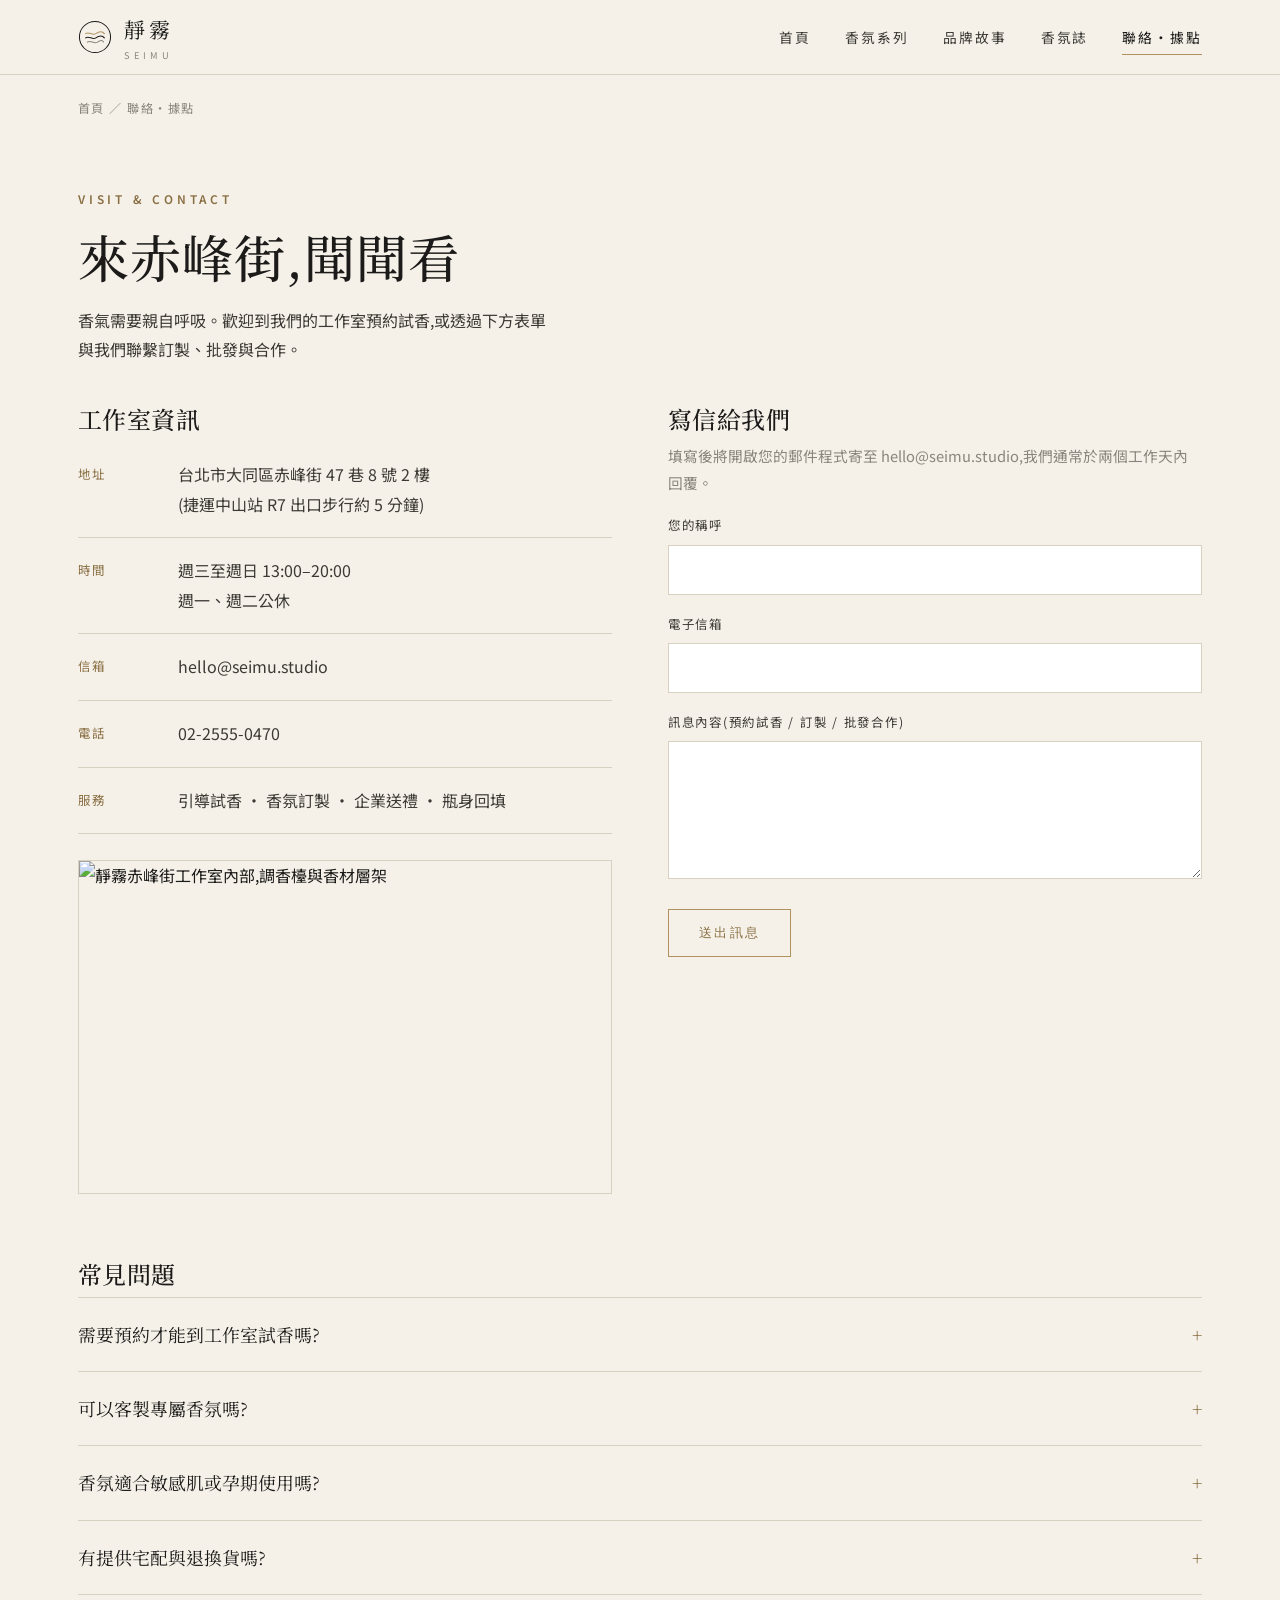
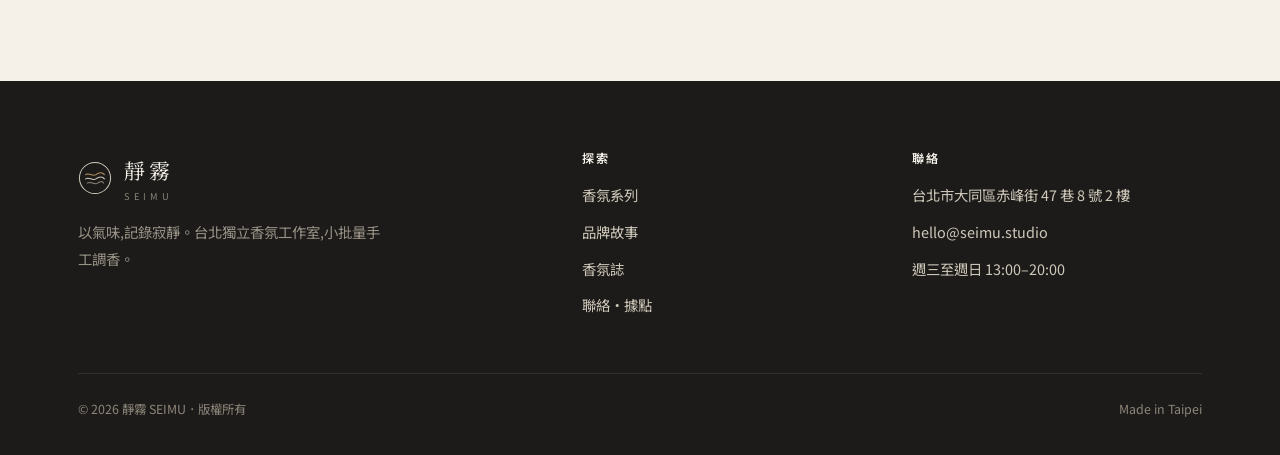
==== contact.html @ 207d5b89 "靜霧 SEIMU — initial site (preview)" ====
<!DOCTYPE html>
<html lang="zh-Hant">
<head>
<meta charset="UTF-8">
<meta name="viewport" content="width=device-width, initial-scale=1">
<title>聯絡・據點｜赤峰街工作室・預約試香 - 靜霧 SEIMU</title>
<meta name="description" content="到台北赤峰街的靜霧 SEIMU 工作室預約試香,或來信諮詢香氛訂製與批發。營業時間週三至週日 13:00–20:00,內附地址、交通與常見問題。">
<meta name="keywords" content="預約試香,香氛工作室地址,赤峰街,聯絡靜霧,香氛訂製,香水批發,台北香氛據點,營業時間">
<link rel="canonical" href="https://izzo24.github.io/seimu-fragrance/contact.html">
<meta name="robots" content="index,follow">
<meta property="og:type" content="website">
<meta property="og:site_name" content="靜霧 SEIMU">
<meta property="og:title" content="聯絡・據點｜赤峰街工作室・預約試香 - 靜霧 SEIMU">
<meta property="og:description" content="到赤峰街工作室預約試香,或來信諮詢香氛訂製。">
<meta property="og:url" content="https://izzo24.github.io/seimu-fragrance/contact.html">
<meta property="og:image" content="https://izzo24.github.io/seimu-fragrance/images/atelier.webp">
<meta property="og:locale" content="zh_TW">
<meta name="twitter:card" content="summary_large_image">
<link rel="icon" href="./favicon.svg" type="image/svg+xml">
<link rel="preconnect" href="https://fonts.googleapis.com">
<link rel="preconnect" href="https://fonts.gstatic.com" crossorigin>
<link href="https://fonts.googleapis.com/css2?family=Noto+Sans+TC:wght@300;400;500;600&family=Noto+Serif+TC:wght@400;500;600&display=swap" rel="stylesheet">
<link rel="stylesheet" href="./assets/style.css">
<script type="application/ld+json">
{"@context":"https://schema.org","@type":"BreadcrumbList","itemListElement":[{"@type":"ListItem","position":1,"name":"首頁","item":"https://izzo24.github.io/seimu-fragrance/"},{"@type":"ListItem","position":2,"name":"聯絡・據點","item":"https://izzo24.github.io/seimu-fragrance/contact.html"}]}
</script>
<script type="application/ld+json">
{"@context":"https://schema.org","@type":"LocalBusiness","name":"靜霧 SEIMU 香氛工作室","image":"https://izzo24.github.io/seimu-fragrance/images/atelier.webp","url":"https://izzo24.github.io/seimu-fragrance/contact.html","email":"hello@seimu.studio","telephone":"+886-2-2555-0470","priceRange":"$$","address":{"@type":"PostalAddress","streetAddress":"大同區赤峰街 47 巷 8 號 2 樓","addressLocality":"台北市","postalCode":"103","addressCountry":"TW"},"geo":{"@type":"GeoCoordinates","latitude":25.0556,"longitude":121.5205},"openingHoursSpecification":[{"@type":"OpeningHoursSpecification","dayOfWeek":["Wednesday","Thursday","Friday","Saturday","Sunday"],"opens":"13:00","closes":"20:00"}]}
</script>
<script type="application/ld+json">
{"@context":"https://schema.org","@type":"FAQPage","mainEntity":[
{"@type":"Question","name":"需要預約才能到工作室試香嗎?","acceptedAnswer":{"@type":"Answer","text":"平日建議事先來信預約,以便調香師為您安排完整的引導試香。週末若有空位也歡迎現場參觀。"}},
{"@type":"Question","name":"可以客製專屬香氛嗎?","acceptedAnswer":{"@type":"Answer","text":"提供一對一訂製服務,從氣味描述、配方試驗到裝瓶,約需四到六週,歡迎來信洽詢。"}},
{"@type":"Question","name":"香氛適合敏感肌或孕期使用嗎?","acceptedAnswer":{"@type":"Answer","text":"我們公開主要香調與成分。孕期或敏感肌建議先索取試香片,並諮詢醫師後再使用。"}}
]}
</script>
</head>
<body>
<header class="site-header">
  <div class="wrap nav">
    <a class="brand" href="./index.html" aria-label="靜霧 SEIMU 首頁">
      <svg viewBox="0 0 40 40" fill="none" aria-hidden="true" focusable="false"><circle cx="20" cy="20" r="18.3" stroke="#1c1b19" stroke-width="1.2"/><path d="M9 16 C13 13,17 19,21 16 S29 13,31 16" stroke="#b1925f" stroke-width="1.3" stroke-linecap="round"/><path d="M9 21 C13 18,17 24,21 21 S29 18,31 21" stroke="#1c1b19" stroke-width="1.3" stroke-linecap="round"/><path d="M11 26 C15 23,19 29,23 26 S29 24,30 26" stroke="#8a857c" stroke-width="1.2" stroke-linecap="round"/></svg>
      <span class="bn">靜霧<small>SEIMU</small></span>
    </a>
    <nav aria-label="主選單">
      <button class="nav-toggle" aria-label="開啟選單" aria-expanded="false" aria-controls="menu"><span></span><span></span><span></span></button>
      <ul class="menu" id="menu">
        <li><a href="./index.html">首頁</a></li>
        <li><a href="./shop.html">香氛系列</a></li>
        <li><a href="./story.html">品牌故事</a></li>
        <li><a href="./journal.html">香氛誌</a></li>
        <li><a href="./contact.html" aria-current="page">聯絡・據點</a></li>
      </ul>
    </nav>
  </div>
</header>

<main>
  <div class="wrap">
    <nav class="crumb" aria-label="麵包屑"><a href="./index.html">首頁</a> ／ 聯絡・據點</nav>
  </div>
  <section class="banner">
    <div class="wrap">
      <span class="eyebrow">Visit & Contact</span>
      <h1>來赤峰街,聞聞看</h1>
      <p>香氣需要親自呼吸。歡迎到我們的工作室預約試香,或透過下方表單與我們聯繫訂製、批發與合作。</p>
    </div>
  </section>

  <section style="padding-top:28px">
    <div class="wrap">
      <div class="contact-grid">
        <div>
          <h2 style="font-size:1.5rem;margin-bottom:8px">工作室資訊</h2>
          <div class="info-line"><div class="k">地址</div><div class="v">台北市大同區赤峰街 47 巷 8 號 2 樓<br>(捷運中山站 R7 出口步行約 5 分鐘)</div></div>
          <div class="info-line"><div class="k">時間</div><div class="v">週三至週日 13:00–20:00<br>週一、週二公休</div></div>
          <div class="info-line"><div class="k">信箱</div><div class="v">hello@seimu.studio</div></div>
          <div class="info-line"><div class="k">電話</div><div class="v">02-2555-0470</div></div>
          <div class="info-line"><div class="k">服務</div><div class="v">引導試香 ・ 香氛訂製 ・ 企業送禮 ・ 瓶身回填</div></div>
          <div class="ph" style="margin-top:26px;aspect-ratio:16/10;overflow:hidden;border:1px solid var(--line)">
            <img src="./images/atelier.webp" alt="靜霧赤峰街工作室內部,調香檯與香材層架" width="800" height="500" style="width:100%;height:100%;object-fit:cover">
          </div>
        </div>
        <div>
          <h2 style="font-size:1.5rem;margin-bottom:8px">寫信給我們</h2>
          <p class="muted" style="font-size:.92rem">填寫後將開啟您的郵件程式寄至 hello@seimu.studio,我們通常於兩個工作天內回覆。</p>
          <form id="contact-form">
            <label for="name">您的稱呼</label>
            <input id="name" name="name" type="text" autocomplete="name" required>
            <label for="email">電子信箱</label>
            <input id="email" name="email" type="email" autocomplete="email" required>
            <label for="message">訊息內容(預約試香 / 訂製 / 批發合作)</label>
            <textarea id="message" name="message" rows="5" required></textarea>
            <p style="margin-top:22px"><button class="btn gold" type="submit">送出訊息</button></p>
            <p id="form-note" class="muted" style="font-size:.85rem;margin-top:14px" role="status"></p>
          </form>
        </div>
      </div>

      <h2 style="font-size:1.5rem;margin:64px 0 8px">常見問題</h2>
      <div class="faq">
        <details><summary>需要預約才能到工作室試香嗎?</summary><p>平日建議事先來信預約,以便調香師為您安排完整的引導試香。週末若有空位也歡迎現場參觀,但旺季可能需要稍候。</p></details>
        <details><summary>可以客製專屬香氛嗎?</summary><p>提供一對一香氛訂製服務,從氣味描述、配方試驗到裝瓶,約需四到六週。可作為婚禮、紀念日或品牌專屬氣味,歡迎來信洽詢報價。</p></details>
        <details><summary>香氛適合敏感肌或孕期使用嗎?</summary><p>我們公開每款香氛的主要香調與成分。孕期或敏感肌膚建議先索取試香片小範圍測試,並諮詢醫師後再使用。</p></details>
        <details><summary>有提供宅配與退換貨嗎?</summary><p>正裝香氛提供台灣本島宅配。因屬個人衛生用品,開封後恕無法退換;未拆封商品可於收到後七日內申請退貨。</p></details>
      </div>
    </div>
  </section>
</main>

<footer class="site-footer">
  <div class="wrap">
    <div class="foot-grid">
      <div>
        <a class="brand" href="./index.html" aria-label="靜霧 SEIMU">
          <svg viewBox="0 0 40 40" fill="none" aria-hidden="true" focusable="false"><circle cx="20" cy="20" r="18.3" stroke="#cfc8ba" stroke-width="1.2"/><path d="M9 16 C13 13,17 19,21 16 S29 13,31 16" stroke="#b1925f" stroke-width="1.3" stroke-linecap="round"/><path d="M9 21 C13 18,17 24,21 21 S29 18,31 21" stroke="#cfc8ba" stroke-width="1.3" stroke-linecap="round"/><path d="M11 26 C15 23,19 29,23 26 S29 24,30 26" stroke="#8a857c" stroke-width="1.2" stroke-linecap="round"/></svg>
          <span class="bn">靜霧<small>SEIMU</small></span>
        </a>
        <p class="foot-note">以氣味,記錄寂靜。台北獨立香氛工作室,小批量手工調香。</p>
      </div>
      <div>
        <h4>探索</h4>
        <ul>
          <li><a href="./shop.html">香氛系列</a></li>
          <li><a href="./story.html">品牌故事</a></li>
          <li><a href="./journal.html">香氛誌</a></li>
          <li><a href="./contact.html">聯絡・據點</a></li>
        </ul>
      </div>
      <div>
        <h4>聯絡</h4>
        <ul>
          <li>台北市大同區赤峰街 47 巷 8 號 2 樓</li>
          <li>hello@seimu.studio</li>
          <li>週三至週日 13:00–20:00</li>
        </ul>
      </div>
    </div>
    <div class="foot-bottom">
      <span>© <span id="year">2026</span> 靜霧 SEIMU．版權所有</span>
      <span>Made in Taipei</span>
    </div>
  </div>
</footer>
<script src="./assets/main.js"></script>
</body>
</html>
---- assets/style.css ----
/* 靜霧 SEIMU — minimalist luxe fragrance house */
:root{
  --ink:#1c1b19;
  --ink-soft:#3d3a35;
  --paper:#f5f1e9;
  --paper-2:#ece6da;
  --gold:#b1925f;
  --gold-deep:#8a6f43;
  --grey:#8a857c;
  --line:#d8d1c2;
  --maxw:1180px;
  --serif:"Noto Serif TC",Georgia,"Songti TC",serif;
  --sans:"Noto Sans TC","Helvetica Neue",Arial,sans-serif;
}
*{box-sizing:border-box;margin:0;padding:0}
html{scroll-behavior:smooth}
body{
  font-family:var(--sans);
  color:var(--ink);
  background:var(--paper);
  line-height:1.85;
  font-size:16px;
  -webkit-font-smoothing:antialiased;
}
img{max-width:100%;display:block}
a{color:inherit;text-decoration:none}
h1,h2,h3,h4{font-family:var(--serif);font-weight:500;line-height:1.3;letter-spacing:.02em}
.wrap{max-width:var(--maxw);margin:0 auto;padding:0 28px}
.eyebrow{font-size:.74rem;letter-spacing:.32em;text-transform:uppercase;color:var(--gold-deep);font-weight:600}
.muted{color:var(--grey)}

/* ---- header ---- */
.site-header{
  position:sticky;top:0;z-index:50;
  background:rgba(245,241,233,.86);
  backdrop-filter:blur(10px);
  border-bottom:1px solid var(--line);
}
.nav{display:flex;align-items:center;justify-content:space-between;height:74px}
.brand{display:flex;align-items:center;gap:12px}
.brand svg{width:34px;height:34px}
.brand .bn{font-family:var(--serif);font-size:1.32rem;letter-spacing:.18em}
.brand .bn small{display:block;font-family:var(--sans);font-size:.58rem;letter-spacing:.42em;color:var(--grey);margin-top:-2px}
.menu{display:flex;gap:34px;list-style:none}
.menu a{font-size:.86rem;letter-spacing:.14em;padding:6px 0;position:relative;color:var(--ink-soft)}
.menu a:hover,.menu a[aria-current="page"]{color:var(--ink)}
.menu a[aria-current="page"]::after{content:"";position:absolute;left:0;bottom:-2px;width:100%;height:1px;background:var(--gold)}
.nav-toggle{display:none;background:none;border:0;cursor:pointer;width:40px;height:40px;flex-direction:column;gap:5px;justify-content:center;align-items:center}
.nav-toggle span{width:22px;height:1.5px;background:var(--ink);transition:.25s}

/* ---- hero ---- */
.hero{position:relative;min-height:78vh;display:flex;align-items:flex-end;overflow:hidden;background:var(--paper-2)}
.hero img{position:absolute;inset:0;width:100%;height:100%;object-fit:cover}
.hero::after{content:"";position:absolute;inset:0;background:linear-gradient(180deg,rgba(20,19,17,.05),rgba(20,19,17,.55))}
.hero .wrap{position:relative;z-index:2;padding-bottom:64px;color:var(--paper)}
.hero h1{font-size:clamp(2.4rem,6vw,4.6rem);color:#fff;max-width:14ch}
.hero p{max-width:42ch;margin-top:18px;color:rgba(255,255,255,.86);font-size:1.05rem}
.hero .eyebrow{color:#e7d6b4}

/* ---- buttons ---- */
.btn{display:inline-block;font-size:.82rem;letter-spacing:.18em;text-transform:uppercase;padding:14px 30px;border:1px solid var(--ink);color:var(--ink);transition:.25s;background:transparent;cursor:pointer}
.btn:hover{background:var(--ink);color:var(--paper)}
.btn.light{border-color:#fff;color:#fff}
.btn.light:hover{background:#fff;color:var(--ink)}
.btn.gold{border-color:var(--gold);color:var(--gold-deep)}
.btn.gold:hover{background:var(--gold);color:#fff}

/* ---- sections ---- */
section{padding:86px 0}
.section-head{max-width:60ch;margin-bottom:48px}
.section-head h2{font-size:clamp(1.7rem,3.4vw,2.6rem);margin-top:14px}
.section-head p{margin-top:14px;color:var(--ink-soft)}
.center{text-align:center;margin-left:auto;margin-right:auto}
.divider{height:1px;background:var(--line);border:0}

/* ---- statement ---- */
.statement{background:var(--ink);color:var(--paper)}
.statement .big{font-family:var(--serif);font-size:clamp(1.5rem,3.2vw,2.3rem);line-height:1.6;max-width:24ch;margin:0 auto;text-align:center}
.statement .eyebrow{color:#d9c39a;display:block;text-align:center;margin-bottom:22px}

/* ---- product grid ---- */
.grid{display:grid;gap:34px}
.grid.cols-3{grid-template-columns:repeat(3,1fr)}
.grid.cols-2{grid-template-columns:repeat(2,1fr)}
.card{background:var(--paper);border:1px solid var(--line);display:flex;flex-direction:column;transition:.3s}
.card:hover{transform:translateY(-4px);border-color:var(--gold)}
.card .ph{aspect-ratio:4/5;overflow:hidden;background:var(--paper-2)}
.card .ph img{width:100%;height:100%;object-fit:cover;transition:.6s}
.card:hover .ph img{transform:scale(1.04)}
.card .body{padding:22px 24px 26px}
.card .cn{font-family:var(--serif);font-size:1.3rem}
.card .en{font-size:.7rem;letter-spacing:.26em;text-transform:uppercase;color:var(--grey);margin:4px 0 12px}
.card .notes{font-size:.9rem;color:var(--ink-soft);min-height:3.2em}
.card .price{margin-top:16px;display:flex;justify-content:space-between;align-items:center}
.card .price b{font-weight:600;letter-spacing:.04em}
.card .price span{font-size:.74rem;letter-spacing:.18em;color:var(--gold-deep);text-transform:uppercase}

/* ---- split feature ---- */
.split{display:grid;grid-template-columns:1fr 1fr;gap:0;align-items:stretch}
.split .media{min-height:440px;background:var(--paper-2)}
.split .media img{width:100%;height:100%;object-fit:cover}
.split .text{padding:64px;display:flex;flex-direction:column;justify-content:center}
.split .text h2{font-size:clamp(1.6rem,3vw,2.3rem);margin:14px 0 18px}
.split .text p{color:var(--ink-soft);margin-bottom:14px}
.split.alt{background:var(--paper-2)}

/* ---- notes / steps ---- */
.notes-row{display:grid;grid-template-columns:repeat(3,1fr);gap:0;border-top:1px solid var(--line)}
.notes-row .item{padding:38px 28px;border-bottom:1px solid var(--line)}
.notes-row .item:not(:last-child){border-right:1px solid var(--line)}
.notes-row .n{font-family:var(--serif);font-size:2rem;color:var(--gold-deep)}
.notes-row h3{font-size:1.18rem;margin:10px 0 8px}
.notes-row p{font-size:.92rem;color:var(--ink-soft)}

/* ---- journal list ---- */
.article{display:grid;grid-template-columns:280px 1fr;gap:32px;padding:34px 0;border-bottom:1px solid var(--line);align-items:center}
.article .ph{aspect-ratio:4/3;overflow:hidden;background:var(--paper-2)}
.article .ph img{width:100%;height:100%;object-fit:cover}
.article h3{font-size:1.4rem;margin:8px 0 10px}
.article .meta{font-size:.74rem;letter-spacing:.2em;text-transform:uppercase;color:var(--gold-deep)}
.article p{color:var(--ink-soft);margin-top:6px}

/* ---- contact ---- */
.contact-grid{display:grid;grid-template-columns:1fr 1fr;gap:56px}
.info-line{display:flex;gap:16px;padding:18px 0;border-bottom:1px solid var(--line)}
.info-line .k{min-width:84px;font-size:.78rem;letter-spacing:.18em;text-transform:uppercase;color:var(--gold-deep);padding-top:3px}
.info-line .v{color:var(--ink-soft)}
form label{display:block;font-size:.78rem;letter-spacing:.14em;text-transform:uppercase;color:var(--ink-soft);margin:18px 0 7px}
form input,form textarea{width:100%;padding:13px 15px;border:1px solid var(--line);background:#fff;font-family:var(--sans);font-size:.95rem;color:var(--ink)}
form input:focus,form textarea:focus{outline:none;border-color:var(--gold)}
.faq{border-top:1px solid var(--line)}
.faq details{border-bottom:1px solid var(--line);padding:20px 0}
.faq summary{font-family:var(--serif);font-size:1.12rem;cursor:pointer;list-style:none}
.faq summary::-webkit-details-marker{display:none}
.faq summary::after{content:"+";float:right;color:var(--gold-deep)}
.faq details[open] summary::after{content:"–"}
.faq p{color:var(--ink-soft);margin-top:12px}

/* ---- breadcrumb ---- */
.crumb{font-size:.76rem;letter-spacing:.12em;color:var(--grey);padding:22px 0 0}
.crumb a:hover{color:var(--gold-deep)}

/* ---- page banner ---- */
.banner{padding:64px 0 10px}
.banner h1{font-size:clamp(2rem,4.4vw,3.2rem);margin-top:10px}
.banner p{max-width:52ch;margin-top:16px;color:var(--ink-soft)}

/* ---- footer ---- */
.site-footer{background:var(--ink);color:#cfc8ba;padding:70px 0 34px;font-size:.9rem}
.foot-grid{display:grid;grid-template-columns:1.6fr 1fr 1fr;gap:40px;padding-bottom:44px;border-bottom:1px solid #34302a}
.site-footer .brand .bn{color:var(--paper)}
.site-footer h4{color:var(--paper);font-family:var(--sans);font-size:.76rem;letter-spacing:.2em;text-transform:uppercase;margin-bottom:16px;font-weight:600}
.site-footer ul{list-style:none}
.site-footer ul li{margin-bottom:10px}
.site-footer a:hover{color:var(--gold)}
.foot-bottom{display:flex;justify-content:space-between;flex-wrap:wrap;gap:12px;padding-top:24px;font-size:.78rem;color:#8c857a}
.foot-note{margin-top:14px;max-width:38ch;color:#9a9388}

/* ---- responsive ---- */
@media(max-width:860px){
  .menu{position:fixed;inset:74px 0 auto 0;background:var(--paper);flex-direction:column;gap:0;padding:8px 0;border-bottom:1px solid var(--line);transform:translateY(-130%);transition:.3s;box-shadow:0 18px 30px rgba(0,0,0,.06)}
  .menu.open{transform:translateY(0)}
  .menu li{border-top:1px solid var(--line)}
  .menu a{display:block;padding:16px 28px}
  .nav-toggle{display:flex}
  .grid.cols-3,.grid.cols-2,.notes-row,.contact-grid,.foot-grid{grid-template-columns:1fr}
  .notes-row .item:not(:last-child){border-right:0}
  .split{grid-template-columns:1fr}
  .split .text{padding:44px 28px}
  .split .media{min-height:300px}
  .article{grid-template-columns:1fr;gap:16px}
  section{padding:60px 0}
}
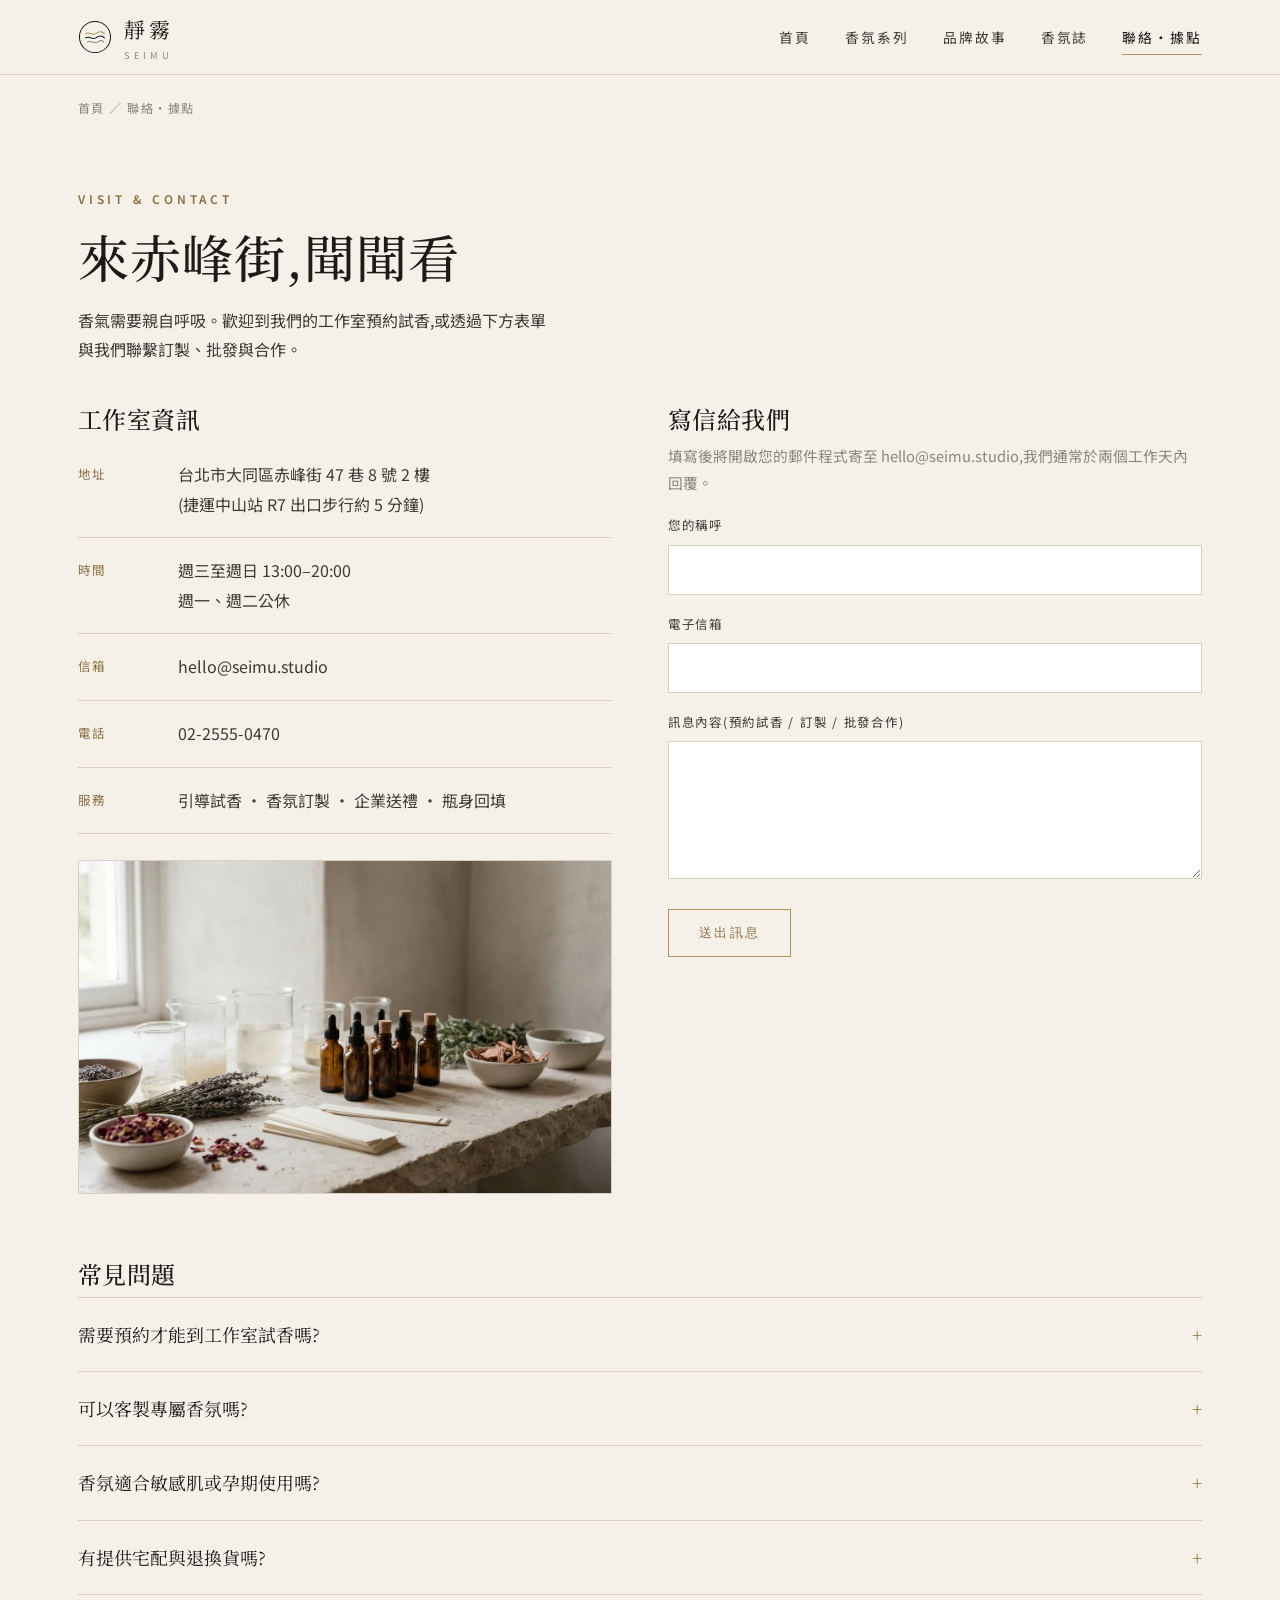
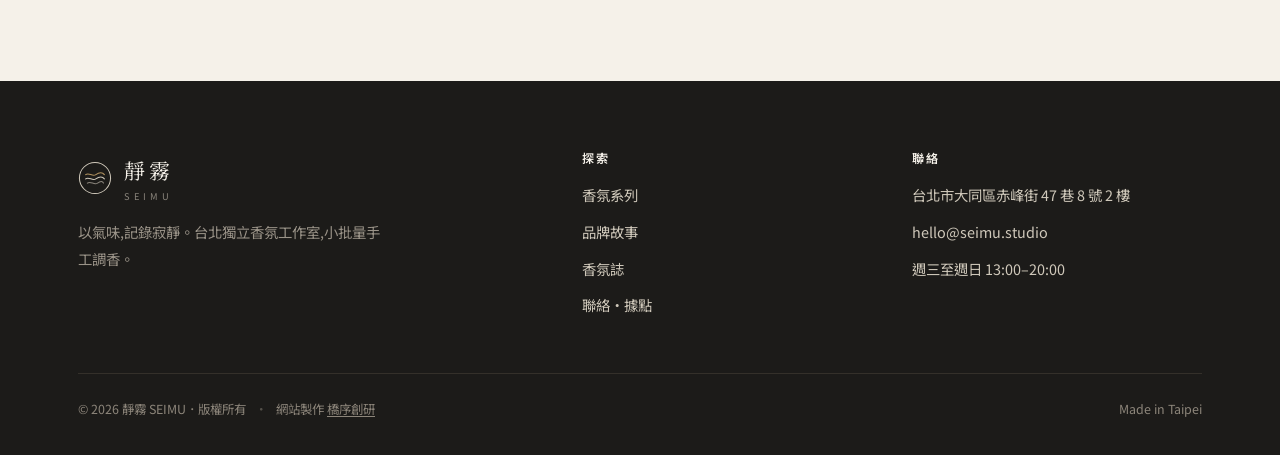
==== commit 74f0ef52: "feat: footer 版權後加上製作公司「橋序創研」連結 全部 5 頁 footer 版權宣告後加「網站製作 橋序創研」(連 bridgeseqlab.com, 新分頁開啟),沿用 footer " ====
--- a/contact.html
+++ b/contact.html
@@ -137,7 +137,7 @@
       </div>
     </div>
     <div class="foot-bottom">
-      <span>© <span id="year">2026</span> 靜霧 SEIMU．版權所有</span>
+      <span>© <span id="year">2026</span> 靜霧 SEIMU．版權所有 <span style="opacity:0.5;margin:0 6px;">·</span> 網站製作 <a href="https://bridgeseqlab.com" target="_blank" rel="noopener" style="color:inherit;text-decoration:underline;text-underline-offset:2px;">橋序創研</a></span>
       <span>Made in Taipei</span>
     </div>
   </div>
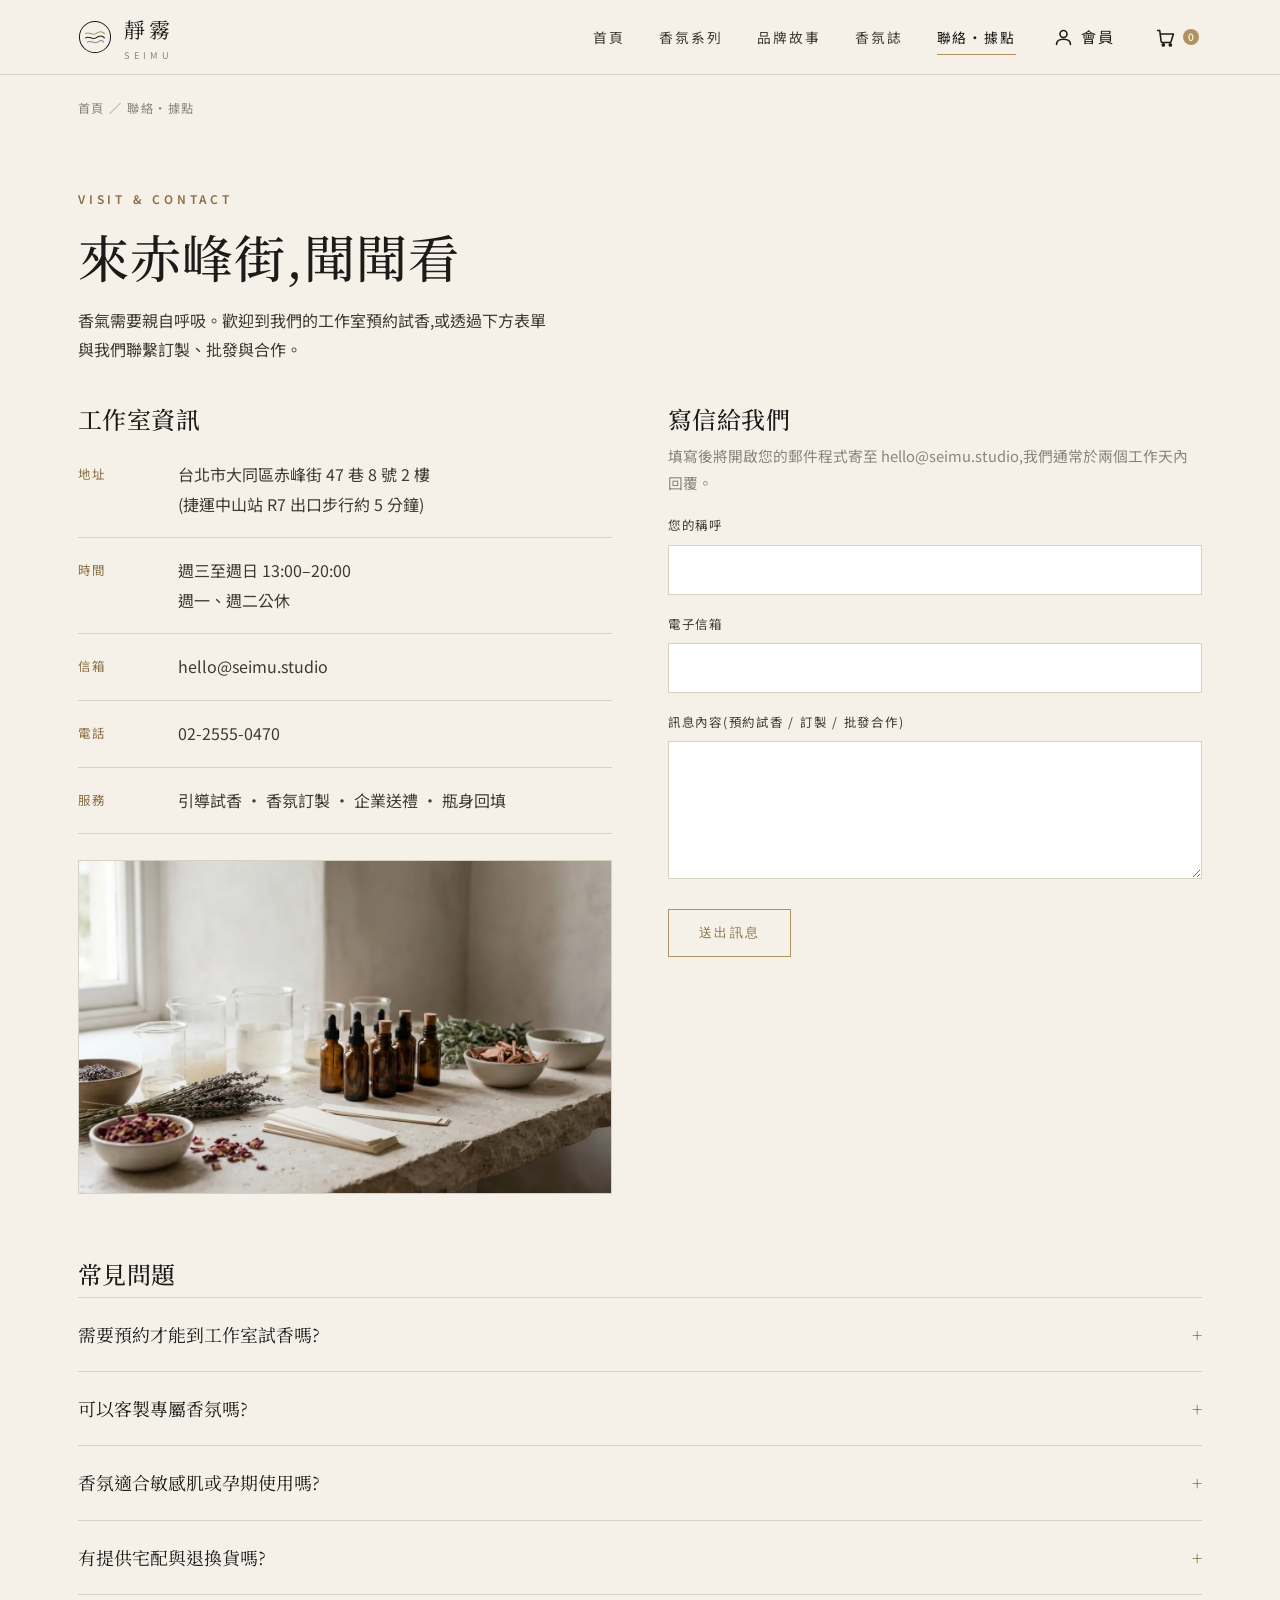
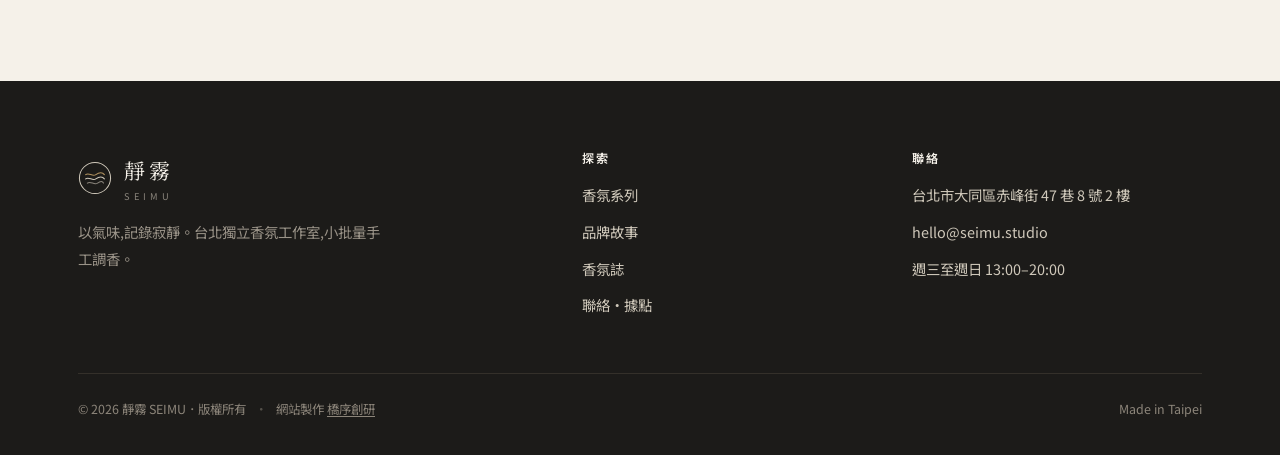
==== commit c4d086dc: "Add 會員中心 + cart drawer + header member/cart (規範)" ====
--- a/contact.html
+++ b/contact.html
@@ -34,6 +34,7 @@
 {"@type":"Question","name":"香氛適合敏感肌或孕期使用嗎?","acceptedAnswer":{"@type":"Answer","text":"我們公開主要香調與成分。孕期或敏感肌建議先索取試香片,並諮詢醫師後再使用。"}}
 ]}
 </script>
+<link rel="stylesheet" href="./addon.css">
 </head>
 <body>
 <header class="site-header">
@@ -50,7 +51,7 @@
         <li><a href="./story.html">品牌故事</a></li>
         <li><a href="./journal.html">香氛誌</a></li>
         <li><a href="./contact.html" aria-current="page">聯絡・據點</a></li>
-      </ul>
+      <li><a class="acct-link" href="./member.html" aria-label="會員中心"><svg viewBox="0 0 24 24" fill="none" stroke="currentColor" stroke-width="1.8" stroke-linecap="round" stroke-linejoin="round" aria-hidden="true"><circle cx="12" cy="8" r="4"/><path d="M4 20c0-4 3.6-6 8-6s8 2 8 6"/></svg><span>會員</span></a></li><li><button class="cart-toggle" type="button" aria-label="購物車" aria-haspopup="dialog"><svg viewBox="0 0 24 24" fill="none" stroke="currentColor" stroke-width="1.8" stroke-linecap="round" stroke-linejoin="round" aria-hidden="true"><path d="M3 4h2.4l1.6 12.4a1.5 1.5 0 0 0 1.5 1.3h8.4a1.5 1.5 0 0 0 1.5-1.2L21 8H6.4"/><circle cx="9.5" cy="20.5" r="1.2" fill="currentColor"/><circle cx="17.5" cy="20.5" r="1.2" fill="currentColor"/></svg><span class="cart-badge" aria-hidden="true">0</span></button></li></ul>
     </nav>
   </div>
 </header>
@@ -143,5 +144,12 @@
   </div>
 </footer>
 <script src="./assets/main.js"></script>
+<div class="cart-overlay" id="cartOverlay"></div>
+<aside class="cart-drawer" id="cartDrawer" role="dialog" aria-modal="true" aria-label="購物車" aria-hidden="true">
+  <div class="cd-head"><h2>購物車</h2><button class="cd-close" id="cartClose" aria-label="關閉購物車"><svg viewBox="0 0 24 24" fill="none" stroke="currentColor" stroke-width="2" stroke-linecap="round" aria-hidden="true"><path d="M6 6l12 12M18 6L6 18"/></svg></button></div>
+  <div class="cd-body"><p class="cd-empty">您的購物車目前是空的。<br>歡迎先逛逛全部商品。</p></div>
+  <div class="cd-foot"><div class="cd-total"><span>小計</span><span>NT$ 0</span></div><a class="mc-btn" href="./shop.html">前往選購</a></div>
+</aside>
+<script src="./addon.js" defer></script>
 </body>
 </html>
--- a/addon.css
+++ b/addon.css
@@ -0,0 +1,42 @@
+/* 靜霧 SEIMU — header 會員/購物車 + 側欄 + 會員中心(addon, 極簡奢華) */
+.menu .acct-link,.menu .cart-toggle{display:inline-flex;align-items:center;gap:.4rem;background:none;border:0;cursor:pointer;color:var(--ink,#1c1b19);font:inherit;font-size:.95rem;padding:.2rem;line-height:1}
+.menu .cart-toggle{position:relative}
+.menu li:has(.acct-link),.menu li:has(.cart-toggle){display:inline-flex;align-items:center}
+.menu .acct-link svg,.menu .cart-toggle svg{width:21px;height:21px}
+.menu .acct-link:hover,.menu .cart-toggle:hover{color:#b1925f}
+.cart-badge{display:inline-flex;align-items:center;justify-content:center;min-width:16px;height:16px;padding:0 4px;background:#b1925f;color:#f5f1e9;font-size:10px;font-weight:600;border-radius:50px}
+.cart-overlay{position:fixed;inset:0;background:rgba(28,27,25,.5);opacity:0;visibility:hidden;transition:.3s;z-index:200}
+.cart-overlay.show{opacity:1;visibility:visible}
+.cart-drawer{position:fixed;top:0;right:0;height:100%;width:min(400px,92vw);background:#f5f1e9;border-left:1px solid #d8d1c2;transform:translateX(100%);transition:transform .35s ease;z-index:210;display:flex;flex-direction:column;color:#1c1b19}
+.cart-drawer.open{transform:translateX(0)}
+.cd-head{display:flex;align-items:center;justify-content:space-between;padding:1.3rem 1.5rem;border-bottom:1px solid #d8d1c2}
+.cd-head h2{font-family:"Cormorant Garamond","Noto Serif TC",serif;font-size:1.5rem;margin:0;font-weight:600}
+.cd-close{background:none;border:0;cursor:pointer;color:#1c1b19;display:inline-flex;padding:.3rem}.cd-close svg{width:23px;height:23px}
+.cd-body{flex:1;overflow:auto;padding:1.8rem 1.5rem}
+.cd-empty{text-align:center;margin-top:2.4rem;line-height:2;color:#8a857c}
+.cd-foot{border-top:1px solid #d8d1c2;padding:1.4rem 1.5rem}
+.cd-total{display:flex;justify-content:space-between;font-family:"Cormorant Garamond",serif;font-size:1.2rem;margin-bottom:1rem}
+.mc-btn{display:inline-flex;align-items:center;justify-content:center;gap:.5rem;background:#1c1b19;color:#f5f1e9;border:1px solid #1c1b19;padding:.85rem 1.8rem;cursor:pointer;transition:.25s;font:inherit;letter-spacing:.08em;text-decoration:none;font-size:.86rem}
+.mc-btn:hover{background:#b1925f;border-color:#b1925f}
+.cd-foot .mc-btn{width:100%}
+.mc-wrap{max-width:1140px;margin:0 auto;padding:2.6rem 24px 4.5rem;color:#1c1b19}
+.mc-crumb{font-size:.8rem;letter-spacing:.1em;color:#8a857c;margin-bottom:1.6rem}.mc-crumb a{color:#8a857c}.mc-crumb a:hover{color:#b1925f}
+.mc-title{font-family:"Cormorant Garamond","Noto Serif TC",serif;font-weight:600;font-size:clamp(2.4rem,6vw,4rem);margin:0 0 .5rem}
+.mc-sub{max-width:54ch;margin:0 0 2.6rem;font-size:1.08rem;color:#3d3a35}
+.mc-grid{display:grid;grid-template-columns:1fr 1fr;gap:1.8rem;margin-bottom:1rem}
+.mc-card{border:1px solid #d8d1c2;background:#ece6da;padding:2rem}
+.mc-card h2{font-family:"Cormorant Garamond","Noto Serif TC",serif;font-weight:600;font-size:1.7rem;margin:0 0 1.3rem}
+.mc-card label{display:block;font-size:.78rem;letter-spacing:.06em;margin-bottom:1.1rem;color:#8a857c}
+.mc-card input{display:block;width:100%;margin-top:.45rem;padding:.8rem .9rem;border:1px solid #d8d1c2;background:#f5f1e9;font:inherit;font-size:15px;color:#1c1b19}
+.mc-card input:focus{outline:none;border-color:#b1925f}
+.mc-h2{font-family:"Cormorant Garamond","Noto Serif TC",serif;font-weight:600;font-size:clamp(1.8rem,4vw,2.6rem);margin:2.6rem 0 1.5rem}
+.mc-benefits{display:grid;grid-template-columns:repeat(4,1fr);gap:1.3rem}
+.mc-benefit{border:1px solid #d8d1c2;padding:1.5rem;background:#ece6da}
+.mc-benefit svg{width:30px;height:30px;margin-bottom:.8rem;color:#b1925f}
+.mc-benefit h3{font-family:"Cormorant Garamond",serif;font-size:1.2rem;margin:0 0 .4rem}.mc-benefit p{margin:0;font-size:.9rem;color:#3d3a35}
+.mc-orders{border:1px solid #1c1b19;background:#1c1b19;color:#f5f1e9;padding:2.2rem;text-align:center;margin-top:1.8rem}
+.mc-orders h2{font-family:"Cormorant Garamond",serif;margin:0 0 .6rem;color:#f5f1e9}.mc-orders p{margin:0 0 1.5rem;color:#cfc7b8}
+.addon-toast{position:fixed;left:50%;bottom:28px;transform:translate(-50%,150%);background:#1c1b19;color:#f5f1e9;padding:.9rem 1.6rem;z-index:300;transition:transform .4s;letter-spacing:.05em}
+.addon-toast.show{transform:translate(-50%,0)}
+@media(max-width:760px){.mc-grid{grid-template-columns:1fr}.mc-benefits{grid-template-columns:1fr 1fr}}
+@media(max-width:480px){.mc-benefits{grid-template-columns:1fr}}
